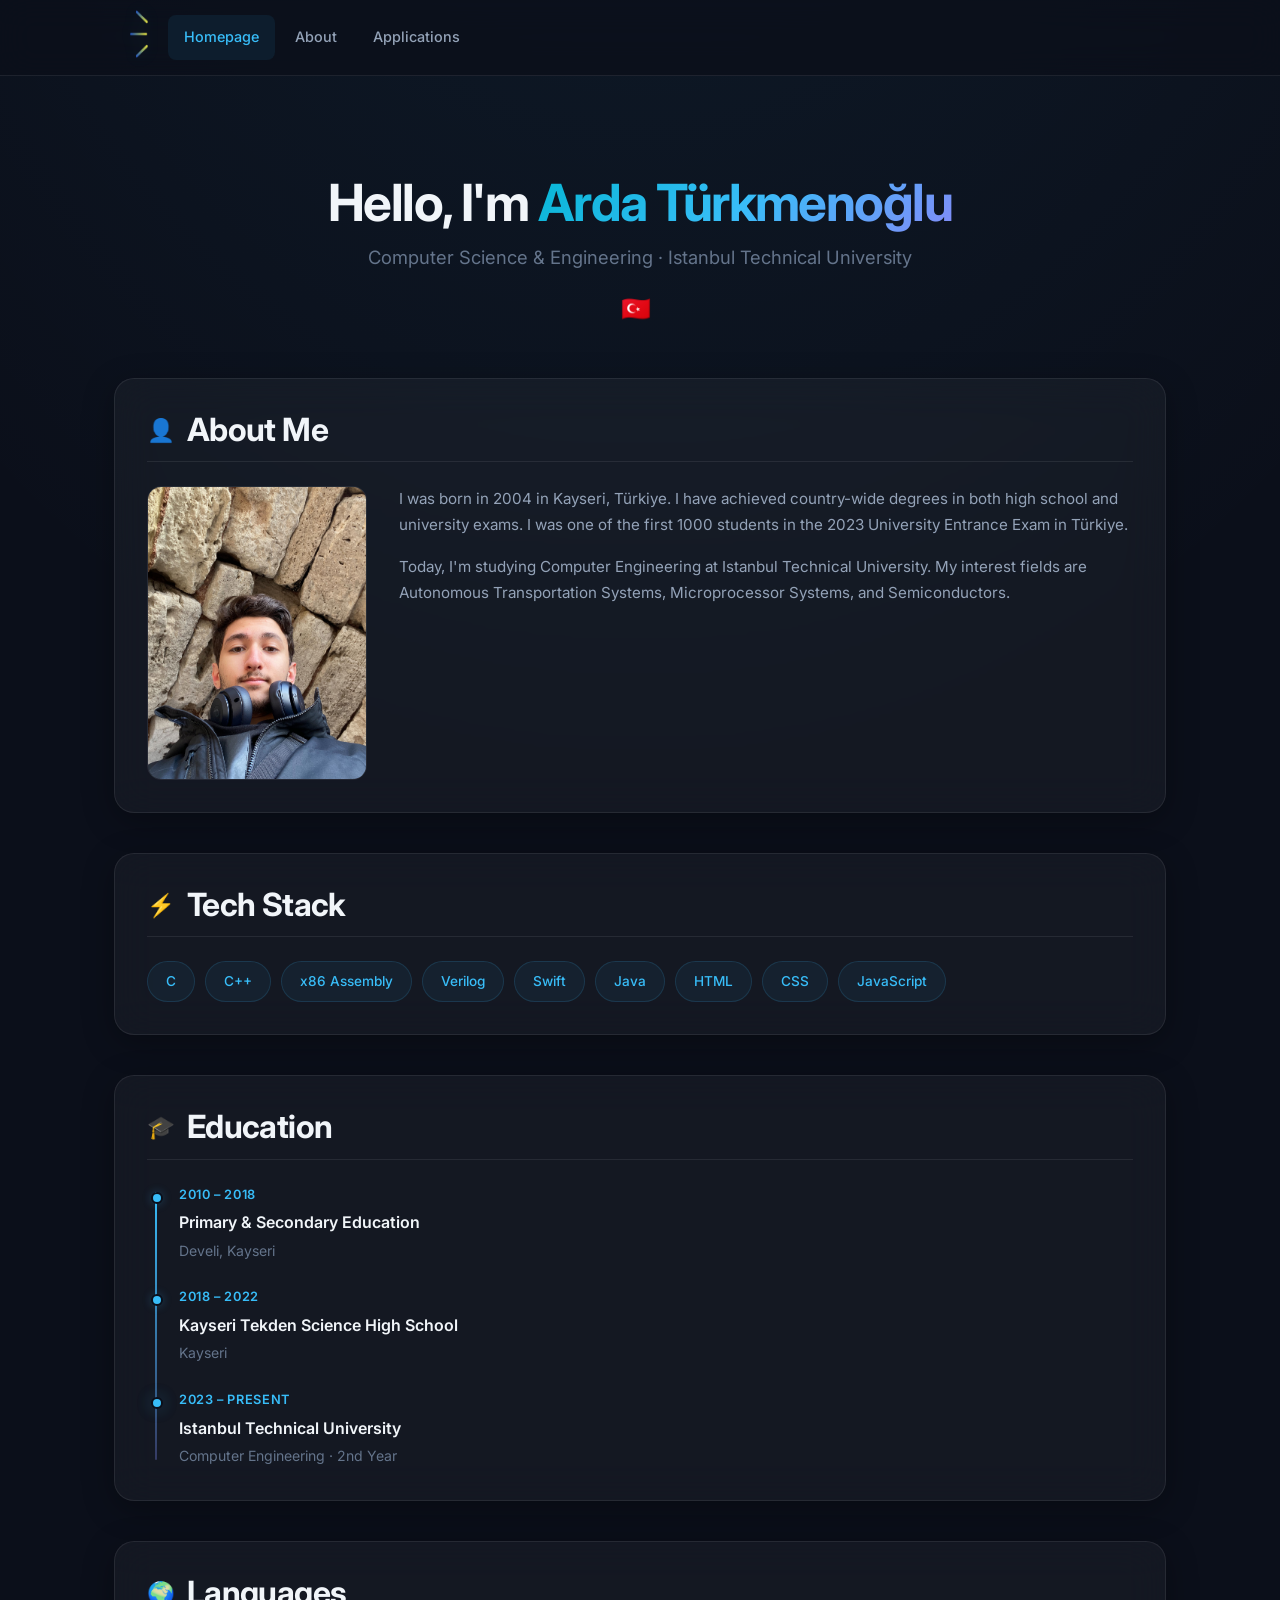
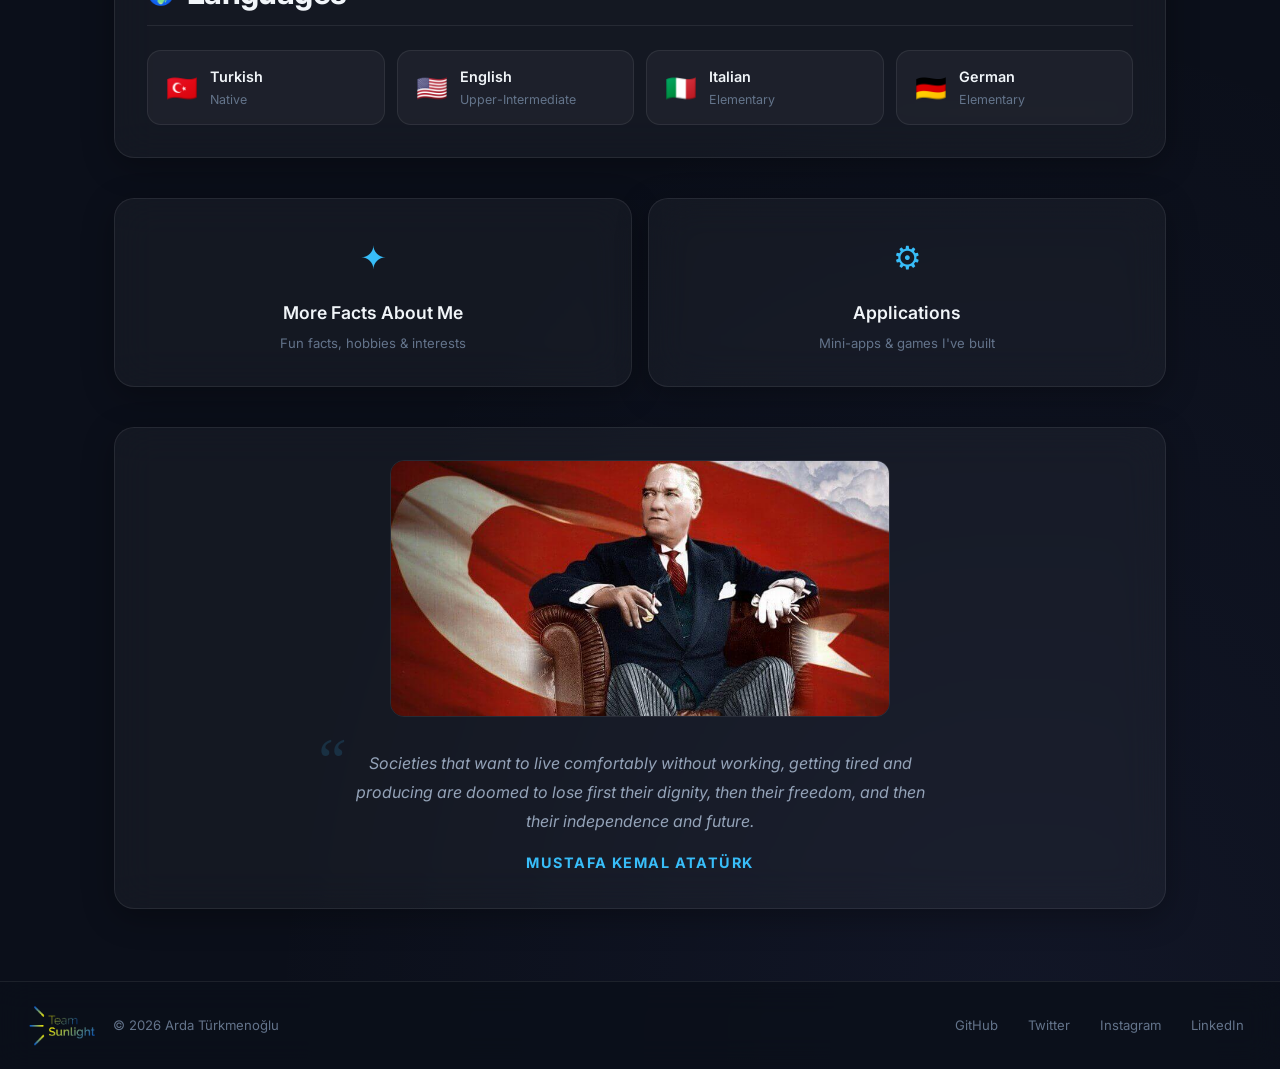
==== index.html @ a4f74577 "initial commit" ====
<!DOCTYPE html>
<html lang="en">

<head>
    <meta charset="UTF-8">
    <meta name="viewport" content="width=device-width, initial-scale=1.0">
    <meta name="description"
        content="Arda Türkmenoğlu — Computer Science & Engineering student at Istanbul Technical University. Portfolio and personal website.">
    <meta property="og:title" content="Arda Türkmenoğlu — Portfolio">
    <meta property="og:description"
        content="CS Student at Istanbul Technical University. Developer, engineer, and lifelong learner.">
    <meta property="og:type" content="website">
    <meta property="og:url" content="https://ardatrkmnoglu.com">
    <title>Arda Türkmenoğlu — Portfolio</title>
    <link rel="stylesheet" href="style.css">
</head>

<body>
    <nav class="navbar">
        <ul>
            <li>
                <p><img class="logo" src="images/logo2tr.png" alt="Logo"></p>
            </li>
            <li><a href="index.html" class="active">Homepage</a></li>
            <li><a href="funfacts.html">About</a></li>
            <li><a href="apps.html">Applications</a></li>
        </ul>
    </nav>

    <div class="main-container">
        <section class="intro fade-in" id="intro">

            <h1>Hello, I'm <span class="accent-text">Arda Türkmenoğlu</span></h1>
            <p class="subtitle">Computer Science & Engineering · Istanbul Technical University</p>
            <p class="flag-row">🇹🇷</p>
        </section>

        <section class="about-section fade-in" id="about">
            <div class="glass-card">
                <div class="section-title">
                    <span class="icon">👤</span>
                    <h2>About Me</h2>
                </div>
                <div class="about-content">
                    <img class="about-photo" src="images/arda.jpeg" onmouseover="this.src='images/IMG_2612.JPG'"
                        onmouseout="this.src='images/arda.jpeg'" alt="Arda Türkmenoğlu">
                    <div class="about-text">
                        <p>
                            I was born in 2004 in Kayseri, Türkiye. I have achieved country-wide degrees in both
                            high school and university exams. I was one of the first 1000 students in the 2023
                            University Entrance Exam in Türkiye.
                        </p>
                        <p>
                            Today, I'm studying Computer Engineering at Istanbul Technical University.
                            My interest fields are Autonomous Transportation Systems, Microprocessor Systems,
                            and Semiconductors.
                        </p>
                    </div>
                </div>
            </div>
        </section>

        <section class="skills-section fade-in" id="skills">
            <div class="glass-card">
                <div class="section-title">
                    <span class="icon">⚡</span>
                    <h2>Tech Stack</h2>
                </div>
                <div class="skills-grid">
                    <span class="skill-pill">C</span>
                    <span class="skill-pill">C++</span>
                    <span class="skill-pill">x86 Assembly</span>
                    <span class="skill-pill">Verilog</span>
                    <span class="skill-pill">Swift</span>
                    <span class="skill-pill">Java</span>
                    <span class="skill-pill">HTML</span>
                    <span class="skill-pill">CSS</span>
                    <span class="skill-pill">JavaScript</span>
                </div>
            </div>
        </section>

        <section class="timeline-section fade-in" id="education">
            <div class="glass-card">
                <div class="section-title">
                    <span class="icon">🎓</span>
                    <h2>Education</h2>
                </div>
                <div class="timeline">
                    <div class="timeline-item">
                        <div class="timeline-date">2010 – 2018</div>
                        <div class="timeline-title">Primary & Secondary Education</div>
                        <div class="timeline-desc">Develi, Kayseri</div>
                    </div>
                    <div class="timeline-item">
                        <div class="timeline-date">2018 – 2022</div>
                        <div class="timeline-title">Kayseri Tekden Science High School</div>
                        <div class="timeline-desc">Kayseri</div>
                    </div>
                    <div class="timeline-item current">
                        <div class="timeline-date">2023 – Present</div>
                        <div class="timeline-title">Istanbul Technical University</div>
                        <div class="timeline-desc">Computer Engineering · 2nd Year</div>
                    </div>
                </div>
            </div>
        </section>

        <section class="languages-section fade-in" id="languages">
            <div class="glass-card">
                <div class="section-title">
                    <span class="icon">🌍</span>
                    <h2>Languages</h2>
                </div>
                <div class="languages-grid">
                    <div class="lang-card">
                        <span class="flag">🇹🇷</span>
                        <div class="lang-info">
                            <span class="lang-name">Turkish</span>
                            <span class="lang-level">Native</span>
                        </div>
                    </div>
                    <div class="lang-card">
                        <span class="flag">🇺🇸</span>
                        <div class="lang-info">
                            <span class="lang-name">English</span>
                            <span class="lang-level">Upper-Intermediate</span>
                        </div>
                    </div>
                    <div class="lang-card">
                        <span class="flag">🇮🇹</span>
                        <div class="lang-info">
                            <span class="lang-name">Italian</span>
                            <span class="lang-level">Elementary</span>
                        </div>
                    </div>
                    <div class="lang-card">
                        <span class="flag">🇩🇪</span>
                        <div class="lang-info">
                            <span class="lang-name">German</span>
                            <span class="lang-level">Elementary</span>
                        </div>
                    </div>
                </div>
            </div>
        </section>

        <section class="quick-links fade-in" id="quick-links">
            <a href="funfacts.html" class="glass-card quick-link-card">
                <span class="link-icon">✦</span>
                <span class="link-title">More Facts About Me</span>
                <span class="link-desc">Fun facts, hobbies & interests</span>
            </a>
            <a href="apps.html" class="glass-card quick-link-card">
                <span class="link-icon">⚙</span>
                <span class="link-title">Applications</span>
                <span class="link-desc">Mini-apps & games I've built</span>
            </a>
        </section>

        <section class="quote-section fade-in" id="quote">
            <div class="glass-card quote-card">
                <img class="quote-image" src="images/Ataturk.jpeg" alt="Mustafa Kemal Atatürk">
                <blockquote>
                    Societies that want to live comfortably without working, getting tired and producing
                    are doomed to lose first their dignity, then their freedom, and then their independence and future.
                </blockquote>
                <p class="quote-author">Mustafa Kemal Atatürk</p>
            </div>
        </section>
    </div>

    <footer>
        <img src="images/logotrn2.png" alt="Team Sunlight Logo">
        <p>© 2026 Arda Türkmenoğlu</p>
        <p class="footer-links">
            <a href="https://github.com/ArdaTrkmnoglu">GitHub</a>
            <a href="https://x.com/ArdaTrkmnoglu">Twitter</a>
            <a href="https://instagram.com/ardatrkmnoglu">Instagram</a>
            <a href="https://linkedin.com/in/arda-t%C3%BCrkmeno%C4%9Flu-879216295">LinkedIn</a>
        </p>
    </footer>

    <script>
        const observer = new IntersectionObserver((entries) => {
            entries.forEach((entry) => {
                if (entry.isIntersecting) {
                    entry.target.classList.add('visible');
                }
            });
        }, {
            threshold: 0.1,
            rootMargin: '0px 0px -40px 0px'
        });

        document.querySelectorAll('.fade-in').forEach((el) => {
            observer.observe(el);
        });
    </script>
</body>

</html>
---- style.css ----
@import url('https://fonts.googleapis.com/css2?family=Inter:wght@300;400;500;600;700;800;900&display=swap');

:root {
    --bg-primary: #0b0f1a;
    --bg-secondary: #111827;
    --bg-card: rgba(255, 255, 255, 0.04);
    --bg-card-hover: rgba(255, 255, 255, 0.07);
    --glass-border: rgba(255, 255, 255, 0.08);
    --glass-blur: 20px;

    --accent: #38bdf8;
    --accent-secondary: #06b6d4;
    --accent-glow: rgba(56, 189, 248, 0.25);
    --accent-gradient: linear-gradient(135deg, #06b6d4, #38bdf8, #818cf8);

    --text-primary: #f1f5f9;
    --text-secondary: #94a3b8;
    --text-muted: #64748b;

    --radius-sm: 8px;
    --radius-md: 14px;
    --radius-lg: 20px;
    --radius-xl: 28px;
    --radius-full: 9999px;

    --shadow-glow: 0 0 40px rgba(56, 189, 248, 0.08);
    --shadow-card: 0 8px 32px rgba(0, 0, 0, 0.3);
    --shadow-card-hover: 0 16px 48px rgba(0, 0, 0, 0.4);

    --transition-fast: 0.2s ease;
    --transition-normal: 0.35s ease;
    --transition-slow: 0.5s ease;

    --font-family: 'Inter', -apple-system, BlinkMacSystemFont, 'Segoe UI', sans-serif;
    --max-width: 1100px;
}

*,
*::before,
*::after {
    margin: 0;
    padding: 0;
    box-sizing: border-box;
}

html {
    scroll-behavior: smooth;
    -webkit-font-smoothing: antialiased;
    -moz-osx-font-smoothing: grayscale;
}

body {
    font-family: var(--font-family);
    background: var(--bg-primary);
    background-image:
        radial-gradient(ellipse 80% 50% at 50% -20%, rgba(56, 189, 248, 0.08), transparent),
        radial-gradient(ellipse 60% 40% at 80% 100%, rgba(129, 140, 248, 0.06), transparent);
    color: var(--text-primary);
    line-height: 1.7;
    min-height: 100vh;
    overflow-x: hidden;
}

img {
    max-width: 100%;
    height: auto;
}

a {
    color: var(--accent);
    text-decoration: none;
    transition: color var(--transition-fast);
}

a:hover {
    color: var(--accent-secondary);
}

::selection {
    background: rgba(56, 189, 248, 0.3);
    color: #fff;
}

::-webkit-scrollbar {
    width: 8px;
}

::-webkit-scrollbar-track {
    background: var(--bg-primary);
}

::-webkit-scrollbar-thumb {
    background: rgba(255, 255, 255, 0.12);
    border-radius: var(--radius-full);
}

::-webkit-scrollbar-thumb:hover {
    background: rgba(255, 255, 255, 0.2);
}

h1,
h2,
h3,
h4 {
    font-weight: 700;
    line-height: 1.2;
    color: var(--text-primary);
}

h1 {
    font-size: clamp(2rem, 5vw, 3.2rem);
    letter-spacing: -0.03em;
}

h2 {
    font-size: clamp(1.4rem, 3vw, 2rem);
    letter-spacing: -0.02em;
}

h3 {
    font-size: 1.15rem;
}

p {
    color: var(--text-secondary);
    font-size: 1rem;
}

.main-container {
    max-width: var(--max-width);
    margin: 0 auto;
    padding: 2rem 1.5rem;
    min-height: calc(100vh - 200px);
}

.glass-card {
    background: var(--bg-card);
    border: 1px solid var(--glass-border);
    border-radius: var(--radius-lg);
    backdrop-filter: blur(var(--glass-blur));
    -webkit-backdrop-filter: blur(var(--glass-blur));
    box-shadow: var(--shadow-card);
    padding: 2rem;
    transition: transform var(--transition-normal), box-shadow var(--transition-normal), background var(--transition-normal);
}

.glass-card:hover {
    transform: translateY(-4px);
    box-shadow: var(--shadow-card-hover);
    background: var(--bg-card-hover);
}

.navbar {
    position: sticky;
    top: 0;
    z-index: 100;
    background: rgba(11, 15, 26, 0.75);
    border-bottom: 1px solid var(--glass-border);
    backdrop-filter: blur(16px);
    -webkit-backdrop-filter: blur(16px);
    margin-bottom: 0;
    max-height: none;
}

.navbar ul {
    display: flex;
    flex-direction: row;
    align-items: center;
    justify-content: flex-start;
    gap: 4px;
    list-style-type: none;
    margin: 0;
    padding: 0 1.5rem;
    max-width: var(--max-width);
    margin: 0 auto;
}

.navbar li {
    float: none;
}

.navbar .logo {
    max-height: 48px;
    filter: drop-shadow(0 0 8px rgba(56, 189, 248, 0.15));
    transition: filter var(--transition-normal);
}

.navbar .logo:hover {
    filter: drop-shadow(0 0 16px rgba(56, 189, 248, 0.35));
}

.navbar a,
.navbar p {
    color: var(--text-secondary);
    text-decoration: none;
    font-family: var(--font-family);
    font-weight: 500;
    font-size: 0.9rem;
    display: block;
    border-radius: var(--radius-sm);
    text-align: center;
    padding: 10px 16px;
    width: auto;
    transition: color var(--transition-fast), background var(--transition-fast);
}

.navbar a:hover {
    color: var(--text-primary);
    background: rgba(255, 255, 255, 0.06);
}

.navbar a.active {
    color: var(--accent);
    background: rgba(56, 189, 248, 0.08);
}

.intro {
    text-align: center;
    padding: 4rem 0 3rem;
    position: relative;
}

.intro-photo-wrapper {
    position: relative;
    display: inline-block;
    margin-bottom: 1.5rem;
}

.intro-photo {
    width: 160px;
    height: 160px;
    border-radius: 50%;
    object-fit: cover;
    border: 3px solid rgba(56, 189, 248, 0.3);
    box-shadow: 0 0 30px rgba(56, 189, 248, 0.15), 0 0 60px rgba(56, 189, 248, 0.05);
    transition: transform var(--transition-normal), box-shadow var(--transition-normal);
    animation: float 6s ease-in-out infinite;
}

.intro-photo:hover {
    transform: scale(1.05);
    box-shadow: 0 0 40px rgba(56, 189, 248, 0.25), 0 0 80px rgba(56, 189, 248, 0.1);
}

.intro h1 {
    margin-bottom: 0.5rem;
}

.intro h1 .accent-text {
    background: var(--accent-gradient);
    -webkit-background-clip: text;
    -webkit-text-fill-color: transparent;
    background-clip: text;
}

.intro .subtitle {
    font-size: 1.15rem;
    color: var(--text-muted);
    font-weight: 400;
    margin-bottom: 1rem;
}

.intro .flag-row {
    font-size: 1.5rem;
    letter-spacing: 0.3em;
}

.section-title {
    display: flex;
    align-items: center;
    gap: 12px;
    margin-bottom: 1.5rem;
    padding-bottom: 0.75rem;
    border-bottom: 1px solid var(--glass-border);
}

.section-title .icon {
    font-size: 1.4rem;
}

.section-title h2 {
    margin: 0;
}

.about-section {
    margin-bottom: 2.5rem;
}

.about-content {
    display: grid;
    grid-template-columns: 220px 1fr;
    gap: 2rem;
    align-items: start;
}

.about-photo {
    width: 100%;
    border-radius: var(--radius-md);
    object-fit: cover;
    aspect-ratio: 3/4;
    border: 1px solid var(--glass-border);
    transition: transform var(--transition-normal);
}

.about-photo:hover {
    transform: scale(1.02);
}

.about-text p {
    margin-bottom: 1rem;
    font-size: 0.95rem;
}

.skills-section {
    margin-bottom: 2.5rem;
}

.skills-grid {
    display: flex;
    flex-wrap: wrap;
    gap: 10px;
}

.skill-pill {
    display: inline-flex;
    align-items: center;
    gap: 6px;
    padding: 8px 18px;
    background: rgba(56, 189, 248, 0.06);
    border: 1px solid rgba(56, 189, 248, 0.15);
    border-radius: var(--radius-full);
    font-size: 0.85rem;
    font-weight: 500;
    color: var(--accent);
    transition: all var(--transition-fast);
    cursor: default;
}

.skill-pill:hover {
    background: rgba(56, 189, 248, 0.12);
    border-color: rgba(56, 189, 248, 0.3);
    transform: translateY(-2px);
    box-shadow: 0 4px 16px rgba(56, 189, 248, 0.1);
}

.timeline-section {
    margin-bottom: 2.5rem;
}

.timeline {
    position: relative;
    padding-left: 32px;
}

.timeline::before {
    content: '';
    position: absolute;
    left: 8px;
    top: 8px;
    bottom: 8px;
    width: 2px;
    background: linear-gradient(to bottom, var(--accent), rgba(129, 140, 248, 0.3));
    border-radius: 2px;
}

.timeline-item {
    position: relative;
    margin-bottom: 1.5rem;
    padding-bottom: 0;
}

.timeline-item:last-child {
    margin-bottom: 0;
}

.timeline-item::before {
    content: '';
    position: absolute;
    left: -28px;
    top: 8px;
    width: 12px;
    height: 12px;
    border-radius: 50%;
    background: var(--accent);
    box-shadow: 0 0 10px var(--accent-glow);
    border: 2px solid var(--bg-primary);
}

.timeline-item.current::before {
    background: var(--accent);
    box-shadow: 0 0 16px var(--accent-glow), 0 0 30px rgba(56, 189, 248, 0.1);
    animation: pulse-dot 2s ease-in-out infinite;
}

.timeline-date {
    font-size: 0.8rem;
    font-weight: 600;
    color: var(--accent);
    text-transform: uppercase;
    letter-spacing: 0.05em;
    margin-bottom: 4px;
}

.timeline-title {
    font-size: 1rem;
    font-weight: 600;
    color: var(--text-primary);
    margin-bottom: 2px;
}

.timeline-desc {
    font-size: 0.88rem;
    color: var(--text-muted);
}

.languages-section {
    margin-bottom: 2.5rem;
}

.languages-grid {
    display: grid;
    grid-template-columns: repeat(auto-fit, minmax(200px, 1fr));
    gap: 12px;
}

.lang-card {
    display: flex;
    align-items: center;
    gap: 12px;
    padding: 14px 18px;
    background: var(--bg-card);
    border: 1px solid var(--glass-border);
    border-radius: var(--radius-md);
    transition: all var(--transition-fast);
}

.lang-card:hover {
    background: var(--bg-card-hover);
    transform: translateY(-2px);
}

.lang-card .flag {
    font-size: 1.6rem;
}

.lang-card .lang-info {
    display: flex;
    flex-direction: column;
}

.lang-card .lang-name {
    font-size: 0.9rem;
    font-weight: 600;
    color: var(--text-primary);
}

.lang-card .lang-level {
    font-size: 0.78rem;
    color: var(--text-muted);
}

.quick-links {
    display: grid;
    grid-template-columns: repeat(2, 1fr);
    gap: 1rem;
    margin-bottom: 2.5rem;
}

.quick-link-card {
    display: flex;
    flex-direction: column;
    align-items: center;
    justify-content: center;
    padding: 2rem;
    text-decoration: none;
    text-align: center;
    position: relative;
    overflow: hidden;
}

.quick-link-card::before {
    content: '';
    position: absolute;
    inset: 0;
    background: var(--accent-gradient);
    opacity: 0;
    transition: opacity var(--transition-normal);
    border-radius: inherit;
}

.quick-link-card:hover::before {
    opacity: 0.06;
}

.quick-link-card .link-icon {
    font-size: 2rem;
    margin-bottom: 0.75rem;
    transition: transform var(--transition-normal);
}

.quick-link-card:hover .link-icon {
    transform: scale(1.15);
}

.quick-link-card .link-title {
    font-size: 1.1rem;
    font-weight: 600;
    color: var(--text-primary);
    margin-bottom: 0.25rem;
}

.quick-link-card .link-desc {
    font-size: 0.82rem;
    color: var(--text-muted);
}

.quote-section {
    margin-bottom: 2.5rem;
    text-align: center;
}

.quote-card {
    position: relative;
    overflow: hidden;
}

.quote-card .quote-image {
    width: 100%;
    max-width: 500px;
    border-radius: var(--radius-md);
    margin-bottom: 1.5rem;
    border: 1px solid var(--glass-border);
}

.quote-card blockquote {
    font-style: italic;
    font-size: 1rem;
    color: var(--text-secondary);
    line-height: 1.8;
    max-width: 640px;
    margin: 0 auto 1rem;
    position: relative;
    padding: 0 1.5rem;
}

.quote-card blockquote::before {
    content: '\201C';
    position: absolute;
    left: -8px;
    top: -20px;
    font-size: 4rem;
    color: rgba(56, 189, 248, 0.15);
    font-family: Georgia, serif;
    line-height: 1;
}

.quote-card .quote-author {
    font-size: 0.9rem;
    font-weight: 700;
    color: var(--accent);
    letter-spacing: 0.1em;
    text-transform: uppercase;
}

footer {
    display: flex;
    flex-direction: row;
    align-items: center;
    font-family: var(--font-family);
    background: rgba(11, 15, 26, 0.8);
    border-top: 1px solid var(--glass-border);
    backdrop-filter: blur(16px);
    -webkit-backdrop-filter: blur(16px);
    min-height: 80px;
    padding: 1rem 1.5rem;
}

footer img {
    max-height: 55px;
    margin-right: 16px;
}

footer p {
    font-size: 0.82rem;
    color: var(--text-muted);
}

.footer-links {
    margin: 0;
    margin-left: auto;
    display: flex;
    gap: 6px;
}

.footer-links a {
    color: var(--text-muted);
    font-size: 0.82rem;
    padding: 6px 12px;
    border-radius: var(--radius-sm);
    transition: color var(--transition-fast), background var(--transition-fast);
}

.footer-links a:hover {
    color: var(--accent);
    background: rgba(56, 189, 248, 0.06);
}

.apps-grid {
    display: grid;
    grid-template-columns: repeat(auto-fill, minmax(280px, 1fr));
    gap: 1rem;
    margin-top: 1.5rem;
}

.app-card {
    display: flex;
    align-items: center;
    gap: 14px;
    padding: 1.25rem 1.5rem;
    cursor: pointer;
    position: relative;
    overflow: hidden;
}

.app-card::after {
    content: '➜';
    position: absolute;
    right: 1.5rem;
    font-size: 1.1rem;
    color: var(--text-muted);
    transition: transform var(--transition-fast), color var(--transition-fast);
}

.app-card:hover::after {
    transform: translateX(4px);
    color: var(--accent);
}

.app-card .app-icon {
    font-size: 1.6rem;
    flex-shrink: 0;
}

.app-card .app-name {
    font-size: 1rem;
    font-weight: 600;
    color: var(--text-primary);
}

.facts-card {
    max-width: 700px;
    margin: 0 auto;
}

.facts-card p {
    font-size: 0.95rem;
    line-height: 1.8;
}

.facts-card .ayda-link {
    color: #f472b6;
    font-weight: 600;
    transition: color var(--transition-fast);
}

.facts-card .ayda-link:hover {
    color: #fb7185;
}

@keyframes fadeInUp {
    from {
        opacity: 0;
        transform: translateY(24px);
    }

    to {
        opacity: 1;
        transform: translateY(0);
    }
}

@keyframes float {

    0%,
    100% {
        transform: translateY(0);
    }

    50% {
        transform: translateY(-8px);
    }
}

@keyframes pulse-dot {

    0%,
    100% {
        box-shadow: 0 0 10px var(--accent-glow);
    }

    50% {
        box-shadow: 0 0 20px var(--accent-glow), 0 0 40px rgba(56, 189, 248, 0.08);
    }
}

@keyframes shimmer {
    0% {
        background-position: -200% center;
    }

    100% {
        background-position: 200% center;
    }
}

.fade-in {
    opacity: 0;
    transform: translateY(24px);
    transition: opacity 0.6s ease, transform 0.6s ease;
}

.fade-in.visible {
    opacity: 1;
    transform: translateY(0);
}

.fade-in-delay-1 {
    transition-delay: 0.1s;
}

.fade-in-delay-2 {
    transition-delay: 0.2s;
}

.fade-in-delay-3 {
    transition-delay: 0.3s;
}

.fade-in-delay-4 {
    transition-delay: 0.4s;
}

.page-header {
    text-align: center;
    padding: 2.5rem 0 1.5rem;
}

.page-header h1 {
    display: inline-block;
    background: var(--accent-gradient);
    -webkit-background-clip: text;
    -webkit-text-fill-color: transparent;
    background-clip: text;
}

@media (max-width: 768px) {
    .navbar ul {
        padding: 0 1rem;
        gap: 2px;
    }

    .navbar a,
    .navbar p {
        padding: 8px 10px;
        font-size: 0.82rem;
    }

    .navbar .logo {
        max-height: 36px;
    }

    .main-container {
        padding: 1.5rem 1rem;
    }

    .intro {
        padding: 2.5rem 0 2rem;
    }

    .intro-photo {
        width: 120px;
        height: 120px;
    }

    .about-content {
        grid-template-columns: 1fr;
        text-align: center;
    }

    .about-photo {
        width: 200px;
        margin: 0 auto;
        aspect-ratio: 1;
        border-radius: 50%;
    }

    .quick-links {
        grid-template-columns: 1fr;
    }

    .languages-grid {
        grid-template-columns: 1fr;
    }

    footer {
        flex-direction: column;
        text-align: center;
        gap: 8px;
        padding: 1.5rem 1rem;
    }

    footer img {
        margin-right: 0;
    }

    .footer-links {
        margin-left: 0;
        flex-wrap: wrap;
        justify-content: center;
    }
}

@media (max-width: 480px) {
    .intro-photo {
        width: 100px;
        height: 100px;
    }

    .glass-card {
        padding: 1.25rem;
    }

    .apps-grid {
        grid-template-columns: 1fr;
    }

    .skills-grid {
        gap: 8px;
    }

    .skill-pill {
        padding: 6px 14px;
        font-size: 0.8rem;
    }
}
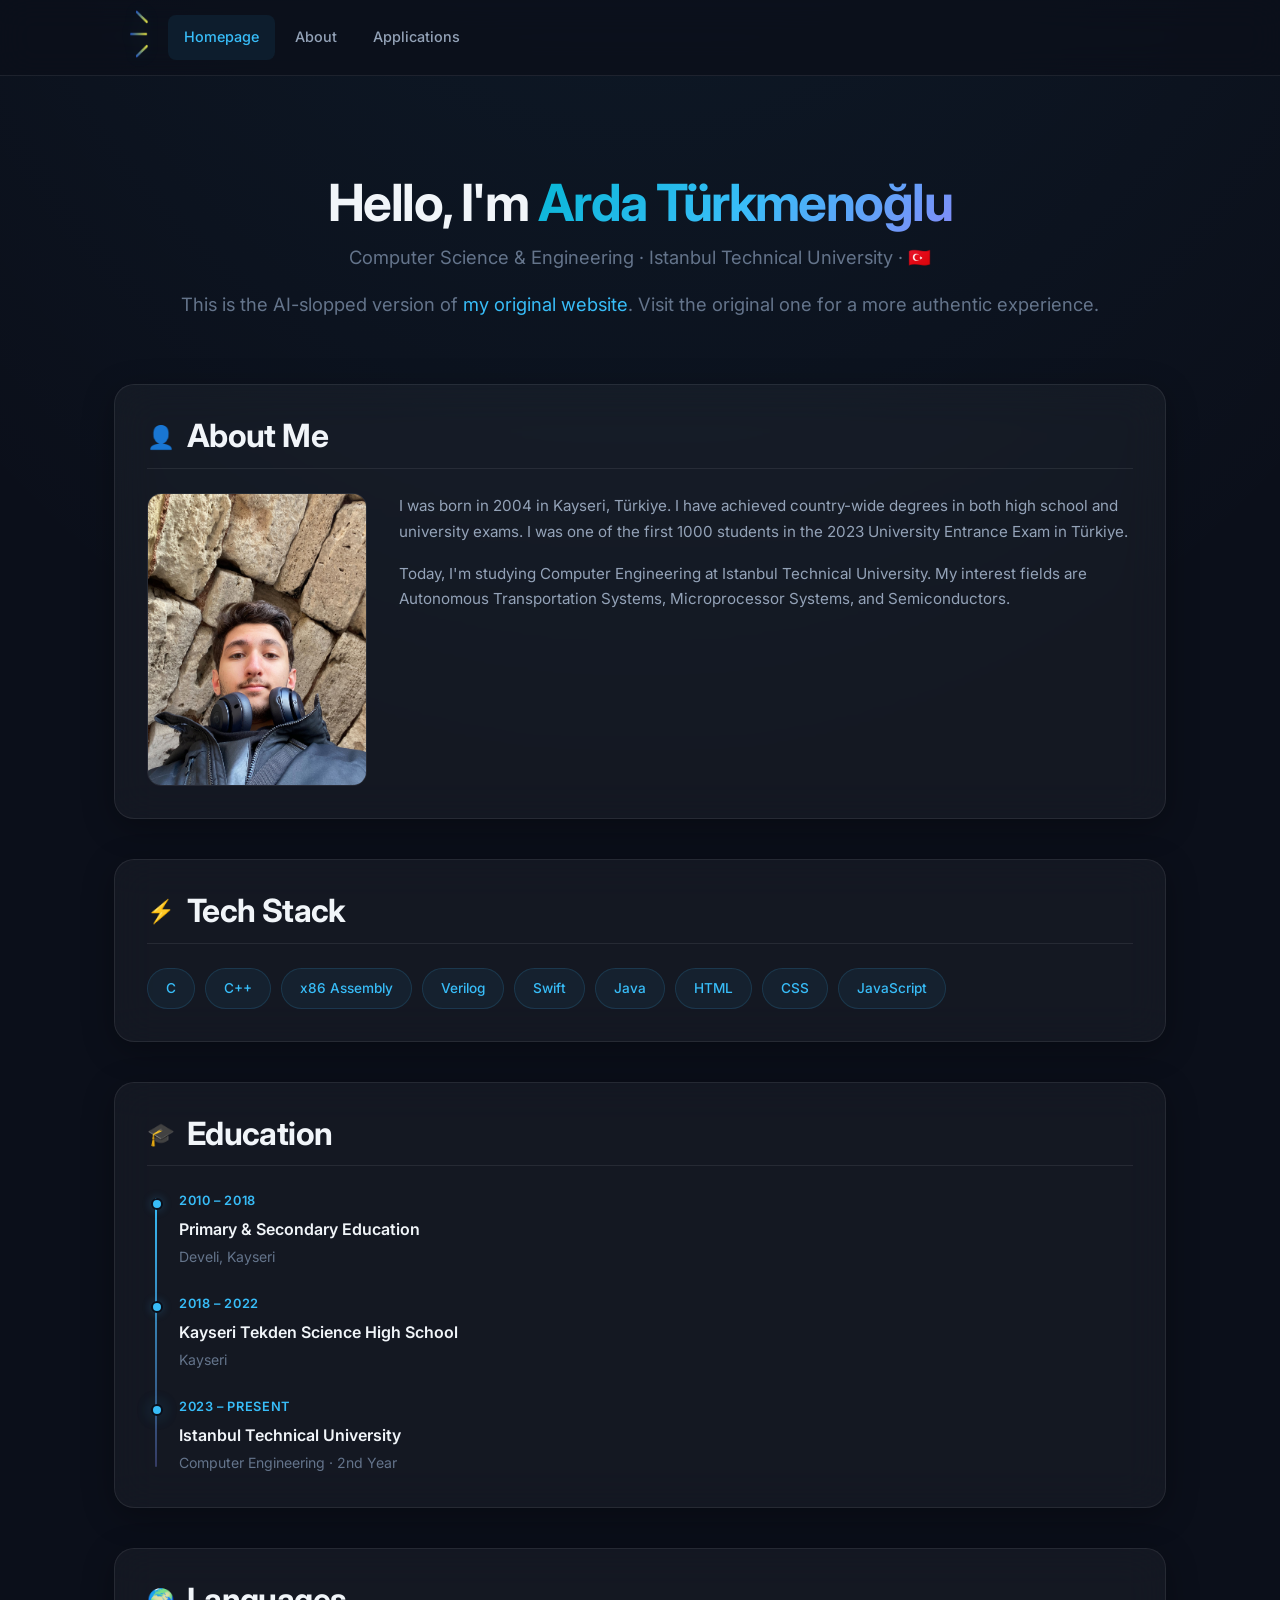
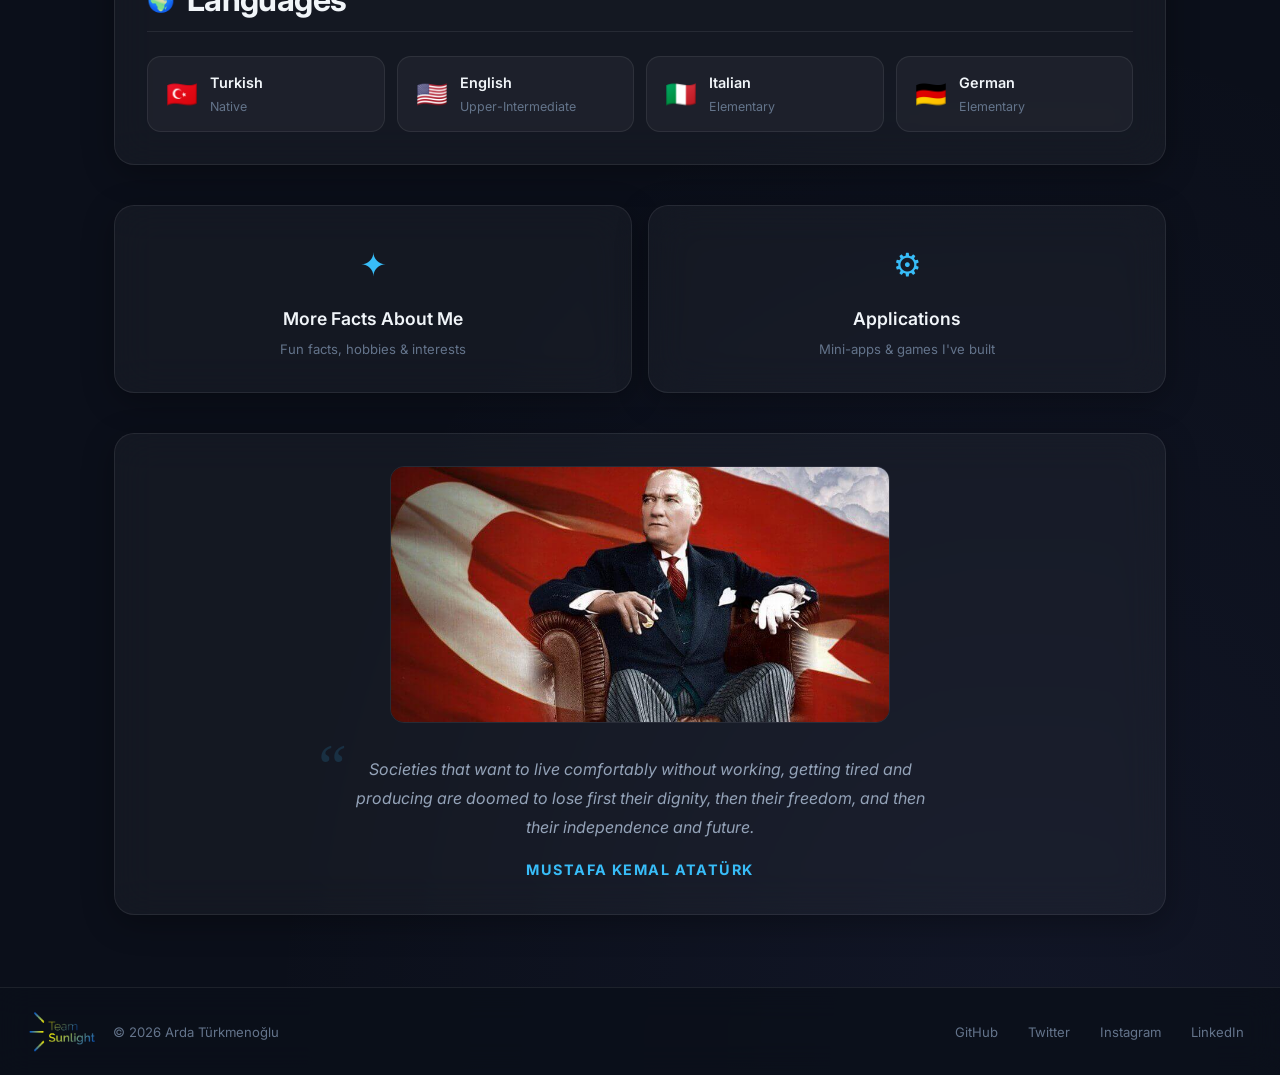
==== commit ade0942f: "added: ai slop message" ====
--- a/index.html
+++ b/index.html
@@ -31,8 +31,9 @@
         <section class="intro fade-in" id="intro">
 
             <h1>Hello, I'm <span class="accent-text">Arda Türkmenoğlu</span></h1>
-            <p class="subtitle">Computer Science & Engineering · Istanbul Technical University</p>
-            <p class="flag-row">🇹🇷</p>
+            <p class="subtitle">Computer Science & Engineering · Istanbul Technical University · 🇹🇷</p>
+            <p class="subtitle">This is the AI-slopped version of <a href="ardatrkmnoglu.com">my original website</a>.
+                Visit the original one for a more authentic experience.</p>
         </section>
 
         <section class="about-section fade-in" id="about">
@@ -199,4 +200,4 @@
     </script>
 </body>
 
-</html>+</html>
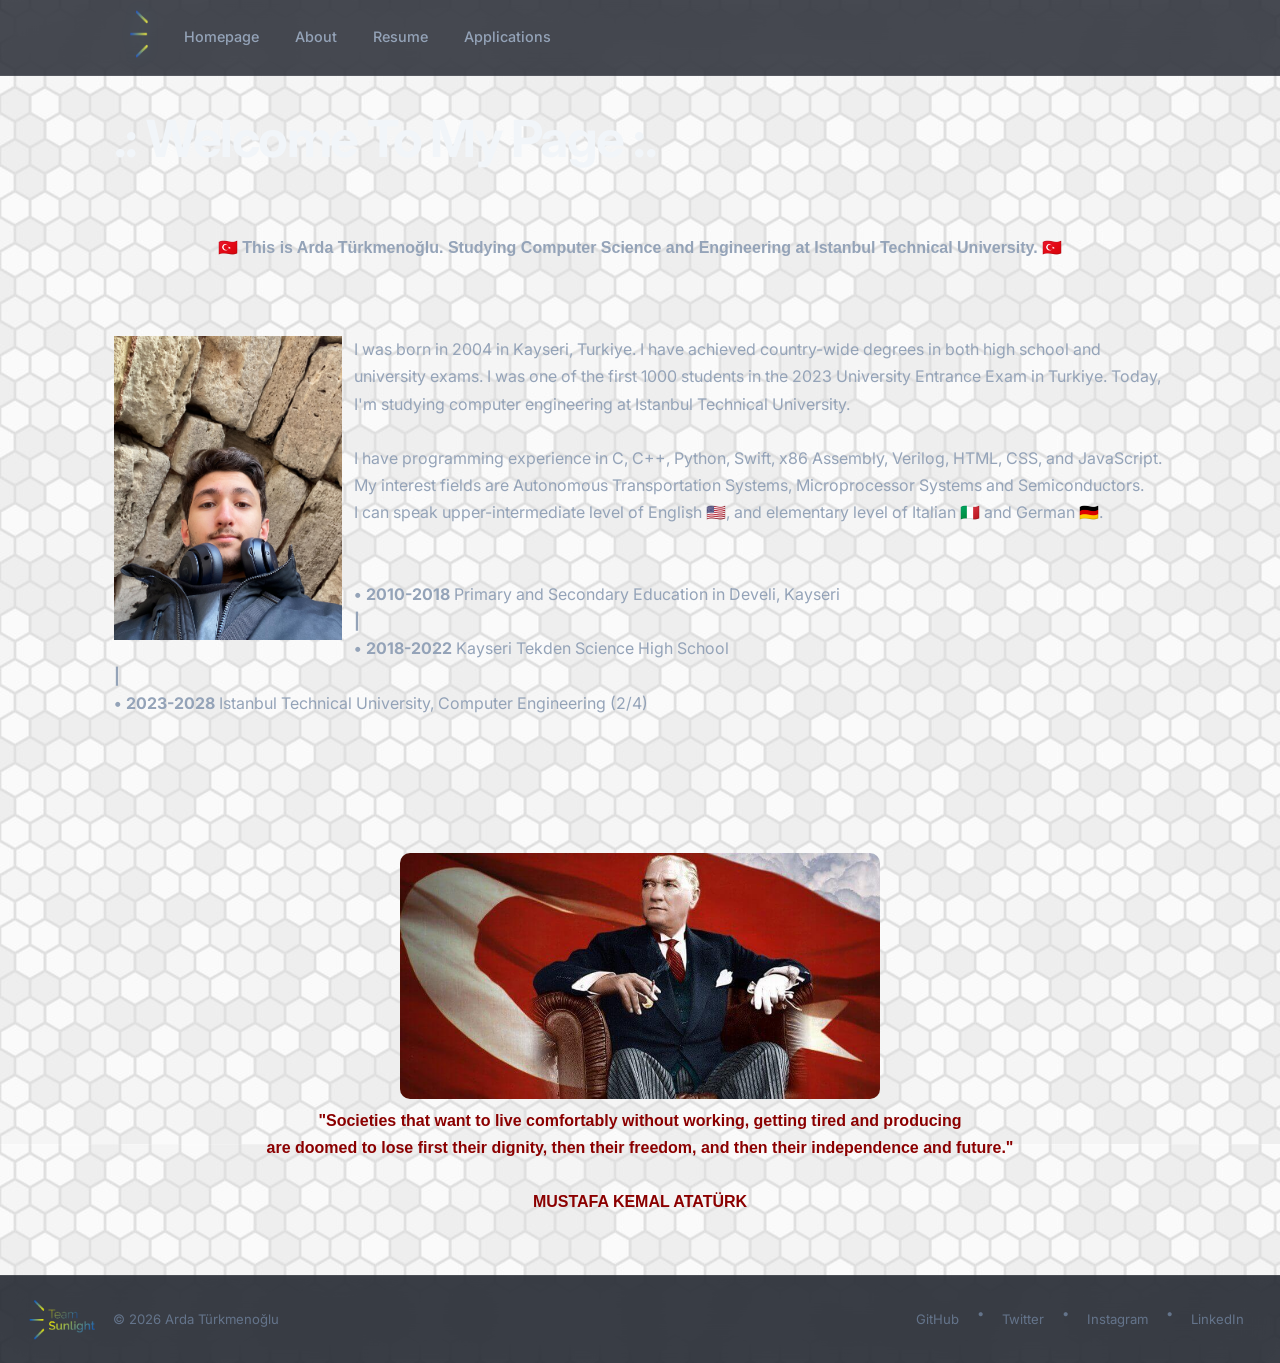
==== commit e4a925a7: "chore: synchronize with the content of `ardatrkmnoglu.com`" ====
--- a/index.html
+++ b/index.html
@@ -1,203 +1,163 @@
 <!DOCTYPE html>
-<html lang="en">
+<html>
 
 <head>
-    <meta charset="UTF-8">
-    <meta name="viewport" content="width=device-width, initial-scale=1.0">
-    <meta name="description"
-        content="Arda Türkmenoğlu — Computer Science & Engineering student at Istanbul Technical University. Portfolio and personal website.">
-    <meta property="og:title" content="Arda Türkmenoğlu — Portfolio">
-    <meta property="og:description"
-        content="CS Student at Istanbul Technical University. Developer, engineer, and lifelong learner.">
-    <meta property="og:type" content="website">
-    <meta property="og:url" content="https://ardatrkmnoglu.com">
-    <title>Arda Türkmenoğlu — Portfolio</title>
-    <link rel="stylesheet" href="style.css">
+  <meta charset="UTF-8">
+  <title>Homepage - Arda Türkmenoğlu</title>
+  <link rel="stylesheet" href="style.css">
+  <style>
+    body {
+      background-image: url("images/pattern0.jpg");
+      background-repeat: repeat;
+    }
+
+    .game {
+      font-family: 'Segoe UI', Tahoma, Geneva, Verdana, sans-serif;
+      font-size: 1.5em;
+      font-weight: bold;
+      text-align: center;
+      color: rgb(60, 150, 150);
+      text-decoration: none;
+    }
+
+    .intro {
+      font-family: Verdana, Geneva, Tahoma, sans-serif;
+      text-align: center;
+      font-weight: bold;
+    }
+
+    .center-text {
+      text-align: center;
+    }
+
+    .center-icon img {
+      display: inline-block;
+      margin: 0 auto;
+    }
+
+    .center-icon {
+      text-align: center;
+    }
+
+    .ata {
+      font-family: 'Trebuchet MS', 'Lucida Sans Unicode', 'Lucida Grande', 'Lucida Sans', Arial, sans-serif;
+      color: darkred;
+    }
+
+    .photo img {
+      font-family: Verdana, Geneva, Tahoma, sans-serif;
+      width: 15em;
+      padding-right: 0.75em;
+    }
+
+    .photo-sub img {
+      font-family: Verdana, Geneva, Tahoma, sans-serif;
+      text-align: center;
+      width: 30em;
+      border-radius: 10px;
+    }
+
+    .photo-sub {
+      text-align: center;
+    }
+
+    .left {
+      float: left;
+    }
+  </style>
 </head>
 
 <body>
+  <div>
     <nav class="navbar">
-        <ul>
-            <li>
-                <p><img class="logo" src="images/logo2tr.png" alt="Logo"></p>
-            </li>
-            <li><a href="index.html" class="active">Homepage</a></li>
-            <li><a href="funfacts.html">About</a></li>
-            <li><a href="apps.html">Applications</a></li>
-        </ul>
+      <ul>
+        <li>
+          <p><img class="logo" src="images/logo2tr.png"></p>
+        </li>
+        <li><a href="index.html">Homepage</a></li>
+        <li><a href="funfacts.html">About</a></li>
+        <li><a href="https://ardatrkmnoglu.com/cv/resume.html">Resume</a></li>
+        <li><a href="apps.html">Applications</a></li>
+      </ul>
     </nav>
-
-    <div class="main-container">
-        <section class="intro fade-in" id="intro">
-
-            <h1>Hello, I'm <span class="accent-text">Arda Türkmenoğlu</span></h1>
-            <p class="subtitle">Computer Science & Engineering · Istanbul Technical University · 🇹🇷</p>
-            <p class="subtitle">This is the AI-slopped version of <a href="ardatrkmnoglu.com">my original website</a>.
-                Visit the original one for a more authentic experience.</p>
-        </section>
-
-        <section class="about-section fade-in" id="about">
-            <div class="glass-card">
-                <div class="section-title">
-                    <span class="icon">👤</span>
-                    <h2>About Me</h2>
-                </div>
-                <div class="about-content">
-                    <img class="about-photo" src="images/arda.jpeg" onmouseover="this.src='images/IMG_2612.JPG'"
-                        onmouseout="this.src='images/arda.jpeg'" alt="Arda Türkmenoğlu">
-                    <div class="about-text">
-                        <p>
-                            I was born in 2004 in Kayseri, Türkiye. I have achieved country-wide degrees in both
-                            high school and university exams. I was one of the first 1000 students in the 2023
-                            University Entrance Exam in Türkiye.
-                        </p>
-                        <p>
-                            Today, I'm studying Computer Engineering at Istanbul Technical University.
-                            My interest fields are Autonomous Transportation Systems, Microprocessor Systems,
-                            and Semiconductors.
-                        </p>
-                    </div>
-                </div>
-            </div>
-        </section>
-
-        <section class="skills-section fade-in" id="skills">
-            <div class="glass-card">
-                <div class="section-title">
-                    <span class="icon">⚡</span>
-                    <h2>Tech Stack</h2>
-                </div>
-                <div class="skills-grid">
-                    <span class="skill-pill">C</span>
-                    <span class="skill-pill">C++</span>
-                    <span class="skill-pill">x86 Assembly</span>
-                    <span class="skill-pill">Verilog</span>
-                    <span class="skill-pill">Swift</span>
-                    <span class="skill-pill">Java</span>
-                    <span class="skill-pill">HTML</span>
-                    <span class="skill-pill">CSS</span>
-                    <span class="skill-pill">JavaScript</span>
-                </div>
-            </div>
-        </section>
-
-        <section class="timeline-section fade-in" id="education">
-            <div class="glass-card">
-                <div class="section-title">
-                    <span class="icon">🎓</span>
-                    <h2>Education</h2>
-                </div>
-                <div class="timeline">
-                    <div class="timeline-item">
-                        <div class="timeline-date">2010 – 2018</div>
-                        <div class="timeline-title">Primary & Secondary Education</div>
-                        <div class="timeline-desc">Develi, Kayseri</div>
-                    </div>
-                    <div class="timeline-item">
-                        <div class="timeline-date">2018 – 2022</div>
-                        <div class="timeline-title">Kayseri Tekden Science High School</div>
-                        <div class="timeline-desc">Kayseri</div>
-                    </div>
-                    <div class="timeline-item current">
-                        <div class="timeline-date">2023 – Present</div>
-                        <div class="timeline-title">Istanbul Technical University</div>
-                        <div class="timeline-desc">Computer Engineering · 2nd Year</div>
-                    </div>
-                </div>
-            </div>
-        </section>
-
-        <section class="languages-section fade-in" id="languages">
-            <div class="glass-card">
-                <div class="section-title">
-                    <span class="icon">🌍</span>
-                    <h2>Languages</h2>
-                </div>
-                <div class="languages-grid">
-                    <div class="lang-card">
-                        <span class="flag">🇹🇷</span>
-                        <div class="lang-info">
-                            <span class="lang-name">Turkish</span>
-                            <span class="lang-level">Native</span>
-                        </div>
-                    </div>
-                    <div class="lang-card">
-                        <span class="flag">🇺🇸</span>
-                        <div class="lang-info">
-                            <span class="lang-name">English</span>
-                            <span class="lang-level">Upper-Intermediate</span>
-                        </div>
-                    </div>
-                    <div class="lang-card">
-                        <span class="flag">🇮🇹</span>
-                        <div class="lang-info">
-                            <span class="lang-name">Italian</span>
-                            <span class="lang-level">Elementary</span>
-                        </div>
-                    </div>
-                    <div class="lang-card">
-                        <span class="flag">🇩🇪</span>
-                        <div class="lang-info">
-                            <span class="lang-name">German</span>
-                            <span class="lang-level">Elementary</span>
-                        </div>
-                    </div>
-                </div>
-            </div>
-        </section>
-
-        <section class="quick-links fade-in" id="quick-links">
-            <a href="funfacts.html" class="glass-card quick-link-card">
-                <span class="link-icon">✦</span>
-                <span class="link-title">More Facts About Me</span>
-                <span class="link-desc">Fun facts, hobbies & interests</span>
-            </a>
-            <a href="apps.html" class="glass-card quick-link-card">
-                <span class="link-icon">⚙</span>
-                <span class="link-title">Applications</span>
-                <span class="link-desc">Mini-apps & games I've built</span>
-            </a>
-        </section>
-
-        <section class="quote-section fade-in" id="quote">
-            <div class="glass-card quote-card">
-                <img class="quote-image" src="images/Ataturk.jpeg" alt="Mustafa Kemal Atatürk">
-                <blockquote>
-                    Societies that want to live comfortably without working, getting tired and producing
-                    are doomed to lose first their dignity, then their freedom, and then their independence and future.
-                </blockquote>
-                <p class="quote-author">Mustafa Kemal Atatürk</p>
-            </div>
-        </section>
+  </div>
+  <div class="main-container">
+    <h1>.: Welcome To My Page :.</h1>
+    <div>
+      <p class="intro">🇹🇷 This is Arda Türkmenoğlu. Studying Computer Science and Engineering at
+        Istanbul Technical University. 🇹🇷</p>
+    </div>
+    <p>&nbsp;</p>
+    <div class="photo">
+      <p class="standart"><img src="images/arda.jpeg" onmouseover="src='images/IMG_2612.JPG'"
+          onmouseout="src='images/arda.jpeg'" class="left">
+        I was born in 2004 in Kayseri, Turkiye.
+        I have achieved country-wide degrees in both high school and university exams. I was one of the first
+        1000 students in the 2023 University Entrance Exam in Turkiye.
+        Today, I'm studying computer engineering at Istanbul Technical University.
+        <br>
+        <br>
+        I have programming experience in C, C++, Python, Swift, x86 Assembly, Verilog, HTML, CSS, and JavaScript.
+        My interest fields are Autonomous Transportation Systems, Microprocessor Systems and Semiconductors.
+        <br>
+        I can speak upper-intermediate level of English 🇺🇸, and elementary level of Italian 🇮🇹 and German 🇩🇪.
+        <br>
+        <br>
+        <br>
+        <strong>• 2010-2018 </strong>Primary and Secondary Education in Develi, Kayseri
+        <br>
+        <strong>|</strong>
+        <br>
+        <strong>• 2018-2022 </strong>Kayseri Tekden Science High School
+        <br>
+        <strong>|</strong>
+        <br>
+        <strong>• 2023-2028 </strong>Istanbul Technical University, Computer Engineering (2/4)
+        <br>
+        <br>
+      </p>
     </div>
 
+    <div>
+      <p>&nbsp;</p>
+      <p>&nbsp;</p>
+      <p>&nbsp;</p>
+      <p>&nbsp;</p>
+    </div>
+    <!--  On-page links (deprecated) -- use navbar links instead
+        <p>&nbsp;</p>
+        <p>&nbsp;</p>
+        <div>
+            <p class="center-text"><a class="game" href="cv/resume.html"> ❖ My Resume ❖ </a></p>
+            <p class="center-text"><a class="game" href="funfacts.html"> ❖ More Facts About Me ❖</a></p>
+            <p class="center-text"><a class="game" href="apps.html"> ❖ Applications ❖ </a></p>
+        </div>
+        <p>&nbsp;</p>
+-->
+    <div class="photo-sub">
+      <p><img src="images/Ataturk.jpeg"></p>
+      <p class="ata"><strong>"Societies that want to live comfortably without working, getting tired and producing
+          <br>
+          are doomed to lose first their dignity, then their freedom, and then their independence and future."
+          <br>
+          <br>
+          MUSTAFA KEMAL ATATÜRK
+        </strong></p>
+      <p>&nbsp;</p>
+    </div>
+  </div>
+  <div>
     <footer>
-        <img src="images/logotrn2.png" alt="Team Sunlight Logo">
-        <p>© 2026 Arda Türkmenoğlu</p>
-        <p class="footer-links">
-            <a href="https://github.com/ArdaTrkmnoglu">GitHub</a>
-            <a href="https://x.com/ArdaTrkmnoglu">Twitter</a>
-            <a href="https://instagram.com/ardatrkmnoglu">Instagram</a>
-            <a href="https://linkedin.com/in/arda-t%C3%BCrkmeno%C4%9Flu-879216295">LinkedIn</a>
-        </p>
+      <img src="images/logotrn2.png">
+      <p> © 2026 Arda Türkmenoğlu</p>
+      <p class="footer-links">
+        <a href="https://github.com/ArdaTrkmnoglu">GitHub</a> •
+        <a href="https://x.com/ArdaTrkmnoglu">Twitter</a> •
+        <a href="https://instagram.com/ardatrkmnoglu">Instagram</a> •
+        <a href="https://linkedin.com/in/arda-t%25C3%25BCrkmeno%25C4%259Flu-879216295">LinkedIn</a>
+      </p>
     </footer>
-
-    <script>
-        const observer = new IntersectionObserver((entries) => {
-            entries.forEach((entry) => {
-                if (entry.isIntersecting) {
-                    entry.target.classList.add('visible');
-                }
-            });
-        }, {
-            threshold: 0.1,
-            rootMargin: '0px 0px -40px 0px'
-        });
-
-        document.querySelectorAll('.fade-in').forEach((el) => {
-            observer.observe(el);
-        });
-    </script>
+  </div>
 </body>
 
-</html>
+</html>
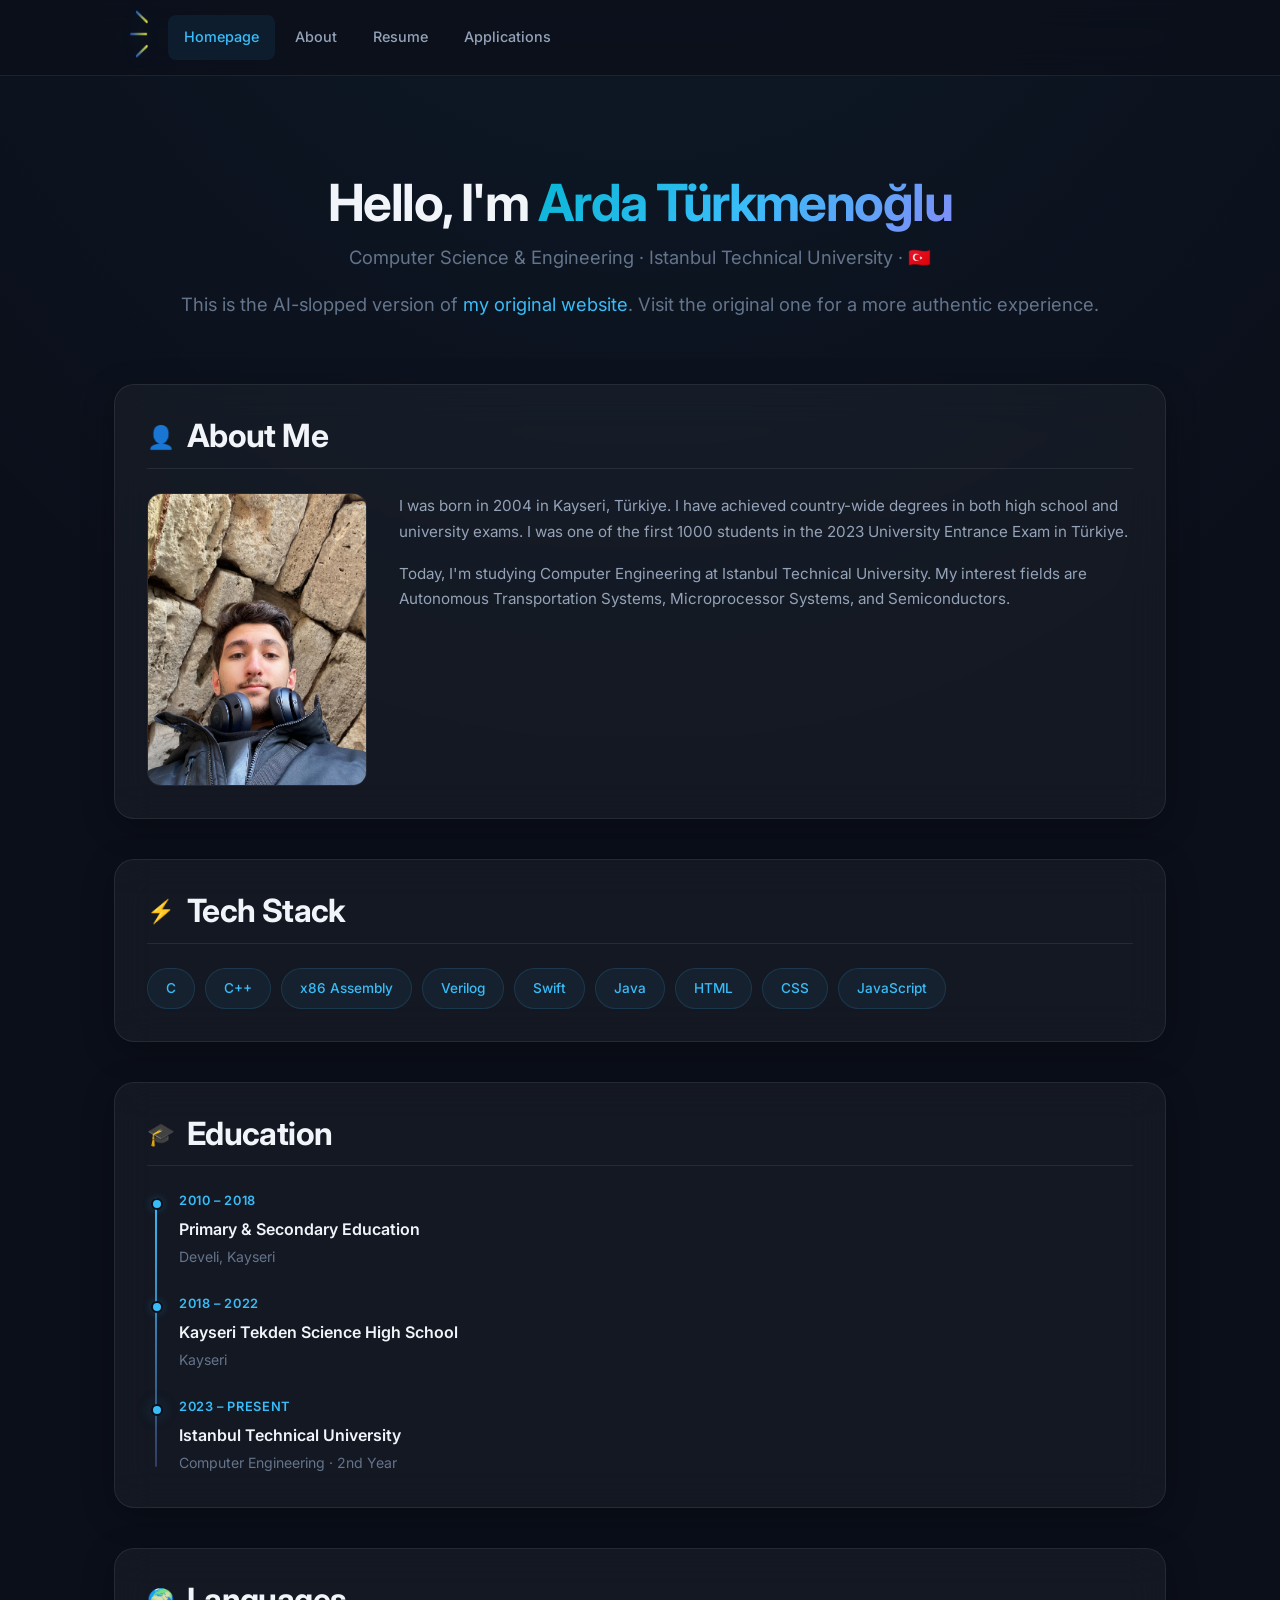
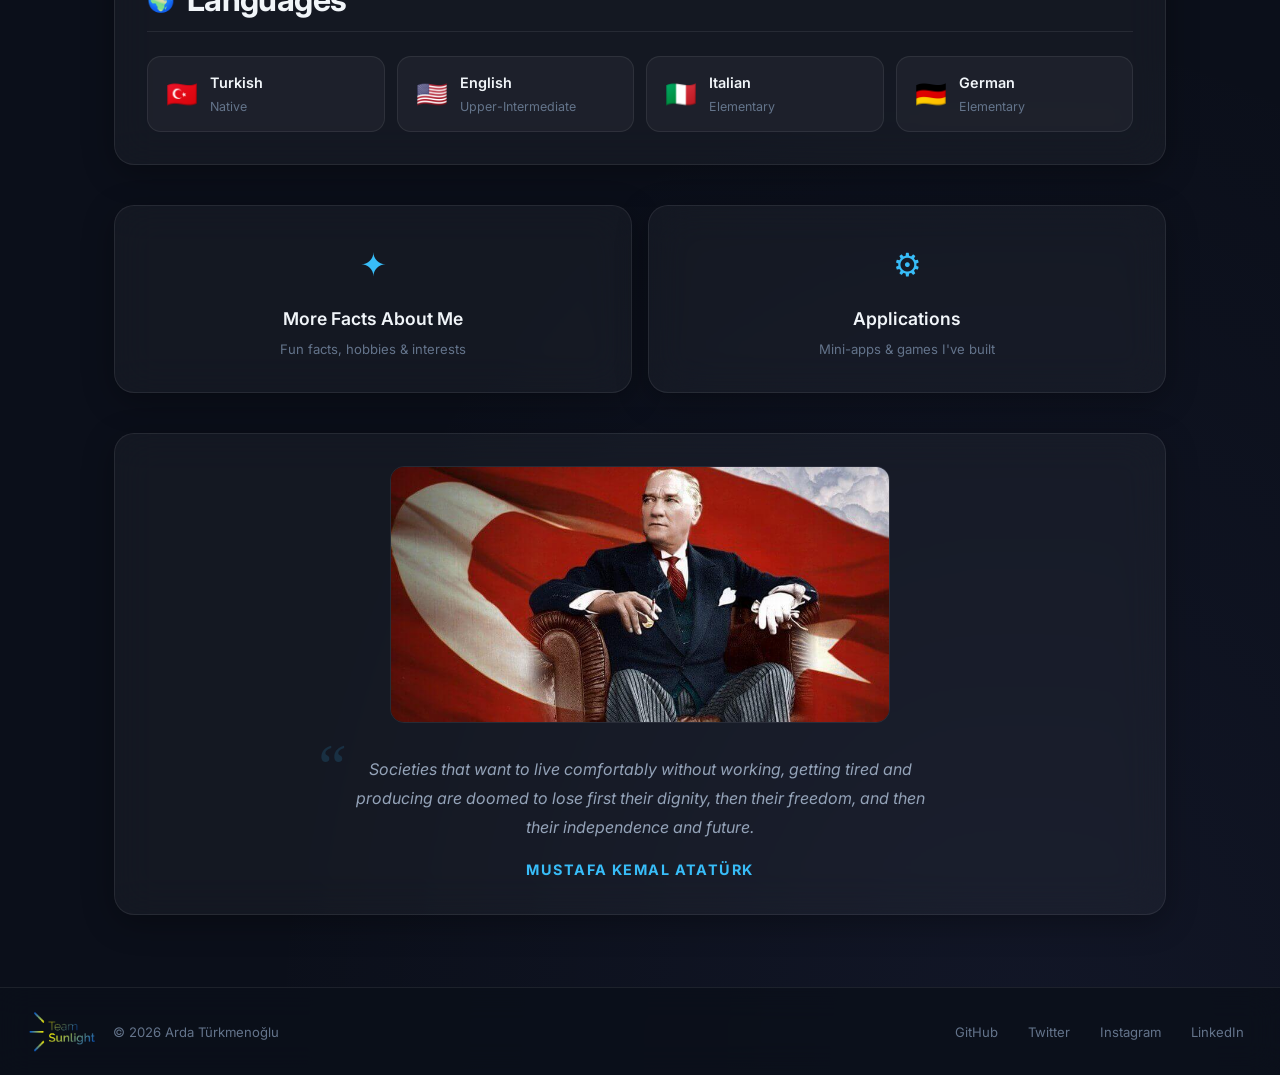
==== commit 3da6c0f1: "fix: conflicting synchronized content" ====
--- a/index.html
+++ b/index.html
@@ -1,163 +1,204 @@
 <!DOCTYPE html>
-<html>
+<html lang="en">
 
 <head>
   <meta charset="UTF-8">
-  <title>Homepage - Arda Türkmenoğlu</title>
+  <meta name="viewport" content="width=device-width, initial-scale=1.0">
+  <meta name="description"
+    content="Arda Türkmenoğlu — Computer Science & Engineering student at Istanbul Technical University. Portfolio and personal website.">
+  <meta property="og:title" content="Arda Türkmenoğlu — Portfolio">
+  <meta property="og:description"
+    content="CS Student at Istanbul Technical University. Developer, engineer, and lifelong learner.">
+  <meta property="og:type" content="website">
+  <meta property="og:url" content="https://ardatrkmnoglu.com">
+  <title>Arda Türkmenoğlu — Portfolio</title>
   <link rel="stylesheet" href="style.css">
-  <style>
-    body {
-      background-image: url("images/pattern0.jpg");
-      background-repeat: repeat;
-    }
-
-    .game {
-      font-family: 'Segoe UI', Tahoma, Geneva, Verdana, sans-serif;
-      font-size: 1.5em;
-      font-weight: bold;
-      text-align: center;
-      color: rgb(60, 150, 150);
-      text-decoration: none;
-    }
-
-    .intro {
-      font-family: Verdana, Geneva, Tahoma, sans-serif;
-      text-align: center;
-      font-weight: bold;
-    }
-
-    .center-text {
-      text-align: center;
-    }
-
-    .center-icon img {
-      display: inline-block;
-      margin: 0 auto;
-    }
-
-    .center-icon {
-      text-align: center;
-    }
-
-    .ata {
-      font-family: 'Trebuchet MS', 'Lucida Sans Unicode', 'Lucida Grande', 'Lucida Sans', Arial, sans-serif;
-      color: darkred;
-    }
-
-    .photo img {
-      font-family: Verdana, Geneva, Tahoma, sans-serif;
-      width: 15em;
-      padding-right: 0.75em;
-    }
-
-    .photo-sub img {
-      font-family: Verdana, Geneva, Tahoma, sans-serif;
-      text-align: center;
-      width: 30em;
-      border-radius: 10px;
-    }
-
-    .photo-sub {
-      text-align: center;
-    }
-
-    .left {
-      float: left;
-    }
-  </style>
 </head>
 
 <body>
-  <div>
-    <nav class="navbar">
-      <ul>
-        <li>
-          <p><img class="logo" src="images/logo2tr.png"></p>
-        </li>
-        <li><a href="index.html">Homepage</a></li>
-        <li><a href="funfacts.html">About</a></li>
-        <li><a href="https://ardatrkmnoglu.com/cv/resume.html">Resume</a></li>
-        <li><a href="apps.html">Applications</a></li>
-      </ul>
-    </nav>
+  <nav class="navbar">
+    <ul>
+      <li>
+        <p><img class="logo" src="images/logo2tr.png" alt="Logo"></p>
+      </li>
+      <li><a href="index.html" class="active">Homepage</a></li>
+      <li><a href="funfacts.html">About</a></li>
+      <li><a href="https://ardatrkmnoglu.com/cv/resume.html">Resume</a></li>
+      <li><a href="apps.html">Applications</a></li>
+    </ul>
+  </nav>
+
+  <div class="main-container">
+    <section class="intro fade-in" id="intro">
+
+      <h1>Hello, I'm <span class="accent-text">Arda Türkmenoğlu</span></h1>
+      <p class="subtitle">Computer Science & Engineering · Istanbul Technical University · 🇹🇷</p>
+      <p class="subtitle">This is the AI-slopped version of <a href="https://ardatrkmnoglu.com">my original website</a>.
+        Visit the original one for a more authentic experience.</p>
+    </section>
+
+    <section class="about-section fade-in" id="about">
+      <div class="glass-card">
+        <div class="section-title">
+          <span class="icon">👤</span>
+          <h2>About Me</h2>
+        </div>
+        <div class="about-content">
+          <img class="about-photo" src="images/arda.jpeg" onmouseover="this.src='images/IMG_2612.JPG'"
+            onmouseout="this.src='images/arda.jpeg'" alt="Arda Türkmenoğlu">
+          <div class="about-text">
+            <p>
+              I was born in 2004 in Kayseri, Türkiye. I have achieved country-wide degrees in both
+              high school and university exams. I was one of the first 1000 students in the 2023
+              University Entrance Exam in Türkiye.
+            </p>
+            <p>
+              Today, I'm studying Computer Engineering at Istanbul Technical University.
+              My interest fields are Autonomous Transportation Systems, Microprocessor Systems,
+              and Semiconductors.
+            </p>
+          </div>
+        </div>
+      </div>
+    </section>
+
+    <section class="skills-section fade-in" id="skills">
+      <div class="glass-card">
+        <div class="section-title">
+          <span class="icon">⚡</span>
+          <h2>Tech Stack</h2>
+        </div>
+        <div class="skills-grid">
+          <span class="skill-pill">C</span>
+          <span class="skill-pill">C++</span>
+          <span class="skill-pill">x86 Assembly</span>
+          <span class="skill-pill">Verilog</span>
+          <span class="skill-pill">Swift</span>
+          <span class="skill-pill">Java</span>
+          <span class="skill-pill">HTML</span>
+          <span class="skill-pill">CSS</span>
+          <span class="skill-pill">JavaScript</span>
+        </div>
+      </div>
+    </section>
+
+    <section class="timeline-section fade-in" id="education">
+      <div class="glass-card">
+        <div class="section-title">
+          <span class="icon">🎓</span>
+          <h2>Education</h2>
+        </div>
+        <div class="timeline">
+          <div class="timeline-item">
+            <div class="timeline-date">2010 – 2018</div>
+            <div class="timeline-title">Primary & Secondary Education</div>
+            <div class="timeline-desc">Develi, Kayseri</div>
+          </div>
+          <div class="timeline-item">
+            <div class="timeline-date">2018 – 2022</div>
+            <div class="timeline-title">Kayseri Tekden Science High School</div>
+            <div class="timeline-desc">Kayseri</div>
+          </div>
+          <div class="timeline-item current">
+            <div class="timeline-date">2023 – Present</div>
+            <div class="timeline-title">Istanbul Technical University</div>
+            <div class="timeline-desc">Computer Engineering · 2nd Year</div>
+          </div>
+        </div>
+      </div>
+    </section>
+
+    <section class="languages-section fade-in" id="languages">
+      <div class="glass-card">
+        <div class="section-title">
+          <span class="icon">🌍</span>
+          <h2>Languages</h2>
+        </div>
+        <div class="languages-grid">
+          <div class="lang-card">
+            <span class="flag">🇹🇷</span>
+            <div class="lang-info">
+              <span class="lang-name">Turkish</span>
+              <span class="lang-level">Native</span>
+            </div>
+          </div>
+          <div class="lang-card">
+            <span class="flag">🇺🇸</span>
+            <div class="lang-info">
+              <span class="lang-name">English</span>
+              <span class="lang-level">Upper-Intermediate</span>
+            </div>
+          </div>
+          <div class="lang-card">
+            <span class="flag">🇮🇹</span>
+            <div class="lang-info">
+              <span class="lang-name">Italian</span>
+              <span class="lang-level">Elementary</span>
+            </div>
+          </div>
+          <div class="lang-card">
+            <span class="flag">🇩🇪</span>
+            <div class="lang-info">
+              <span class="lang-name">German</span>
+              <span class="lang-level">Elementary</span>
+            </div>
+          </div>
+        </div>
+      </div>
+    </section>
+
+    <section class="quick-links fade-in" id="quick-links">
+      <a href="funfacts.html" class="glass-card quick-link-card">
+        <span class="link-icon">✦</span>
+        <span class="link-title">More Facts About Me</span>
+        <span class="link-desc">Fun facts, hobbies & interests</span>
+      </a>
+      <a href="apps.html" class="glass-card quick-link-card">
+        <span class="link-icon">⚙</span>
+        <span class="link-title">Applications</span>
+        <span class="link-desc">Mini-apps & games I've built</span>
+      </a>
+    </section>
+
+    <section class="quote-section fade-in" id="quote">
+      <div class="glass-card quote-card">
+        <img class="quote-image" src="images/Ataturk.jpeg" alt="Mustafa Kemal Atatürk">
+        <blockquote>
+          Societies that want to live comfortably without working, getting tired and producing
+          are doomed to lose first their dignity, then their freedom, and then their independence and future.
+        </blockquote>
+        <p class="quote-author">Mustafa Kemal Atatürk</p>
+      </div>
+    </section>
   </div>
-  <div class="main-container">
-    <h1>.: Welcome To My Page :.</h1>
-    <div>
-      <p class="intro">🇹🇷 This is Arda Türkmenoğlu. Studying Computer Science and Engineering at
-        Istanbul Technical University. 🇹🇷</p>
-    </div>
-    <p>&nbsp;</p>
-    <div class="photo">
-      <p class="standart"><img src="images/arda.jpeg" onmouseover="src='images/IMG_2612.JPG'"
-          onmouseout="src='images/arda.jpeg'" class="left">
-        I was born in 2004 in Kayseri, Turkiye.
-        I have achieved country-wide degrees in both high school and university exams. I was one of the first
-        1000 students in the 2023 University Entrance Exam in Turkiye.
-        Today, I'm studying computer engineering at Istanbul Technical University.
-        <br>
-        <br>
-        I have programming experience in C, C++, Python, Swift, x86 Assembly, Verilog, HTML, CSS, and JavaScript.
-        My interest fields are Autonomous Transportation Systems, Microprocessor Systems and Semiconductors.
-        <br>
-        I can speak upper-intermediate level of English 🇺🇸, and elementary level of Italian 🇮🇹 and German 🇩🇪.
-        <br>
-        <br>
-        <br>
-        <strong>• 2010-2018 </strong>Primary and Secondary Education in Develi, Kayseri
-        <br>
-        <strong>|</strong>
-        <br>
-        <strong>• 2018-2022 </strong>Kayseri Tekden Science High School
-        <br>
-        <strong>|</strong>
-        <br>
-        <strong>• 2023-2028 </strong>Istanbul Technical University, Computer Engineering (2/4)
-        <br>
-        <br>
-      </p>
-    </div>
-
-    <div>
-      <p>&nbsp;</p>
-      <p>&nbsp;</p>
-      <p>&nbsp;</p>
-      <p>&nbsp;</p>
-    </div>
-    <!--  On-page links (deprecated) -- use navbar links instead
-        <p>&nbsp;</p>
-        <p>&nbsp;</p>
-        <div>
-            <p class="center-text"><a class="game" href="cv/resume.html"> ❖ My Resume ❖ </a></p>
-            <p class="center-text"><a class="game" href="funfacts.html"> ❖ More Facts About Me ❖</a></p>
-            <p class="center-text"><a class="game" href="apps.html"> ❖ Applications ❖ </a></p>
-        </div>
-        <p>&nbsp;</p>
--->
-    <div class="photo-sub">
-      <p><img src="images/Ataturk.jpeg"></p>
-      <p class="ata"><strong>"Societies that want to live comfortably without working, getting tired and producing
-          <br>
-          are doomed to lose first their dignity, then their freedom, and then their independence and future."
-          <br>
-          <br>
-          MUSTAFA KEMAL ATATÜRK
-        </strong></p>
-      <p>&nbsp;</p>
-    </div>
-  </div>
-  <div>
-    <footer>
-      <img src="images/logotrn2.png">
-      <p> © 2026 Arda Türkmenoğlu</p>
-      <p class="footer-links">
-        <a href="https://github.com/ArdaTrkmnoglu">GitHub</a> •
-        <a href="https://x.com/ArdaTrkmnoglu">Twitter</a> •
-        <a href="https://instagram.com/ardatrkmnoglu">Instagram</a> •
-        <a href="https://linkedin.com/in/arda-t%25C3%25BCrkmeno%25C4%259Flu-879216295">LinkedIn</a>
-      </p>
-    </footer>
-  </div>
+
+  <footer>
+    <img src="images/logotrn2.png" alt="Team Sunlight Logo">
+    <p>© 2026 Arda Türkmenoğlu</p>
+    <p class="footer-links">
+      <a href="https://github.com/ArdaTrkmnoglu">GitHub</a>
+      <a href="https://x.com/ArdaTrkmnoglu">Twitter</a>
+      <a href="https://instagram.com/ardatrkmnoglu">Instagram</a>
+      <a href="https://linkedin.com/in/arda-t%C3%BCrkmeno%C4%9Flu-879216295">LinkedIn</a>
+    </p>
+  </footer>
+
+  <script>
+    const observer = new IntersectionObserver((entries) => {
+      entries.forEach((entry) => {
+        if (entry.isIntersecting) {
+          entry.target.classList.add('visible');
+        }
+      });
+    }, {
+      threshold: 0.1,
+      rootMargin: '0px 0px -40px 0px'
+    });
+
+    document.querySelectorAll('.fade-in').forEach((el) => {
+      observer.observe(el);
+    });
+  </script>
 </body>
 
 </html>
--- a/style.css
+++ b/style.css
@@ -753,6 +753,27 @@
     background-clip: text;
 }
 
+.music-grid {
+    display: grid;
+    grid-template-columns: repeat(auto-fit, minmax(380px, 1fr));
+    gap: 20px;
+    margin-top: 1.5rem;
+}
+
+.music {
+    padding: 15px;
+    font-weight: 500;
+    display: flex;
+    flex-direction: column;
+    justify-content: space-between;
+    gap: 10px;
+}
+
+.music iframe {
+    width: 100% !important;
+    border: none;
+}
+
 @media (max-width: 768px) {
     .navbar ul {
         padding: 0 1rem;
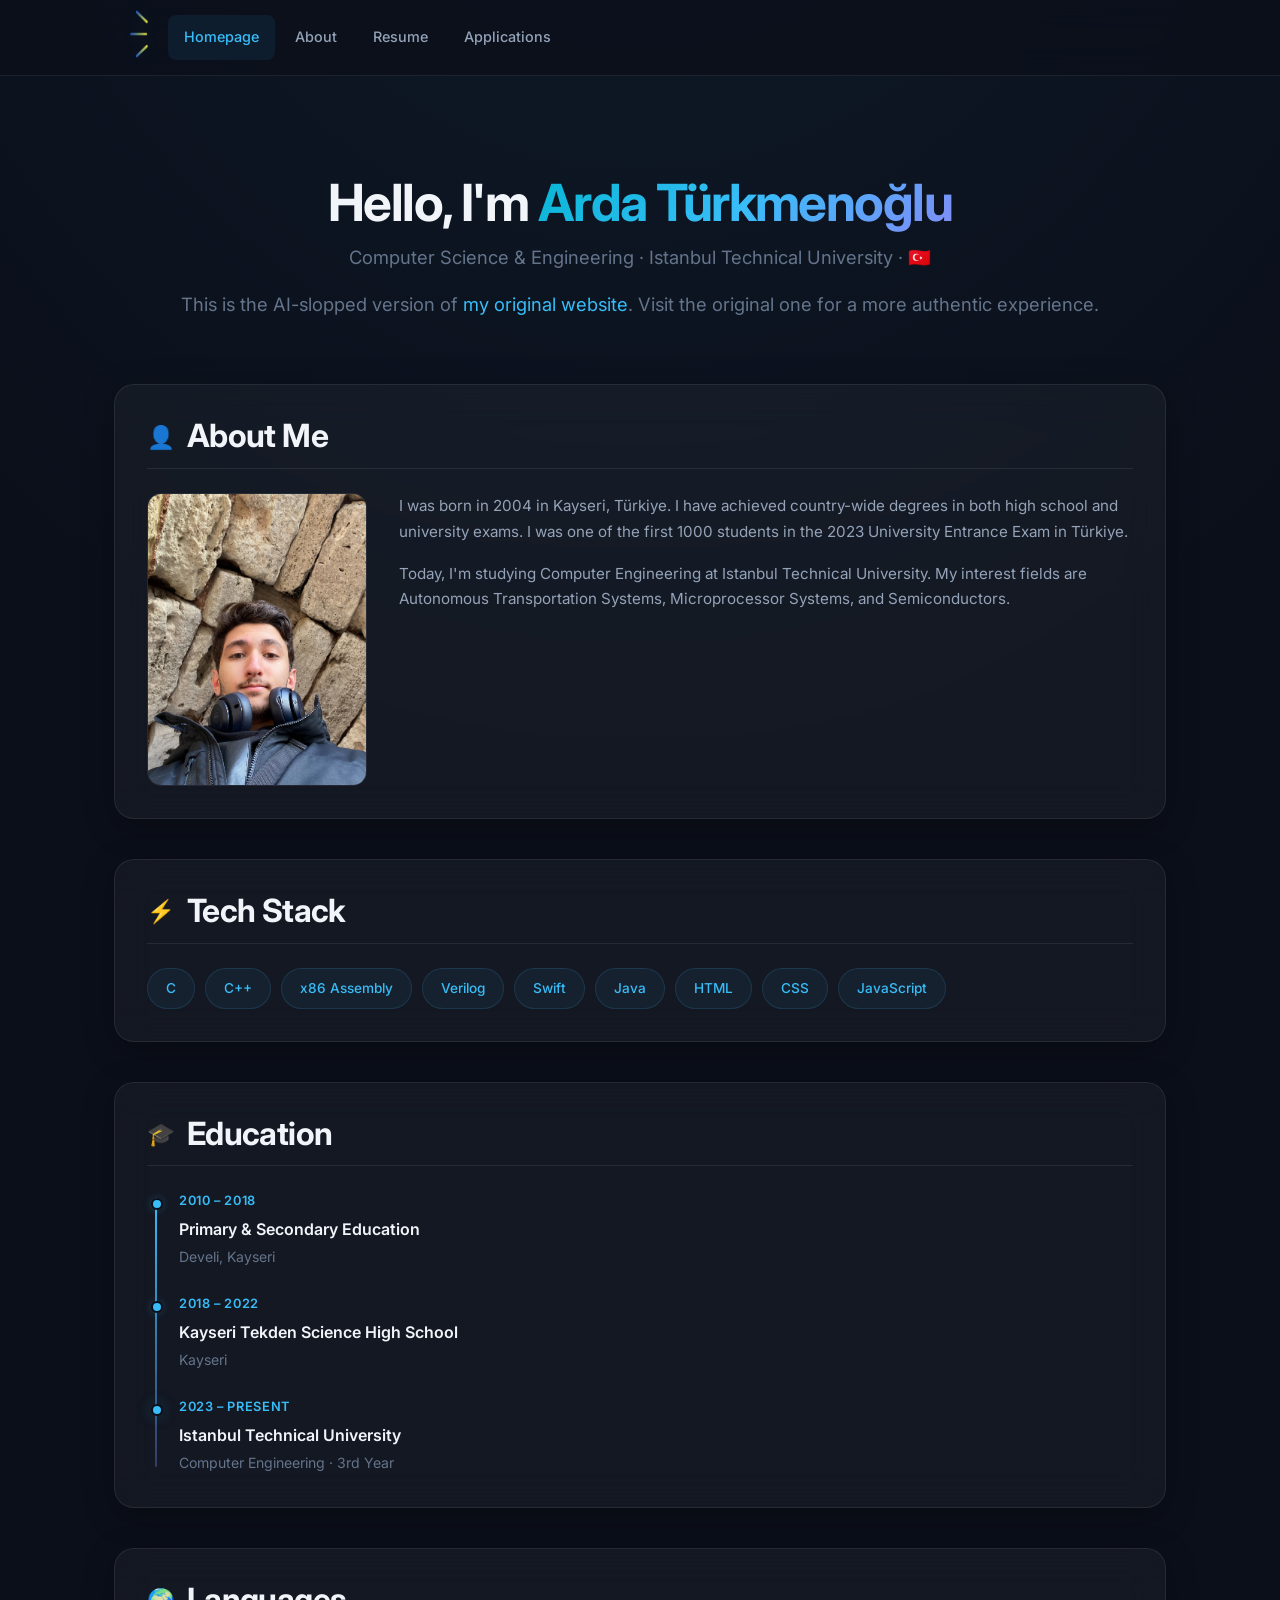
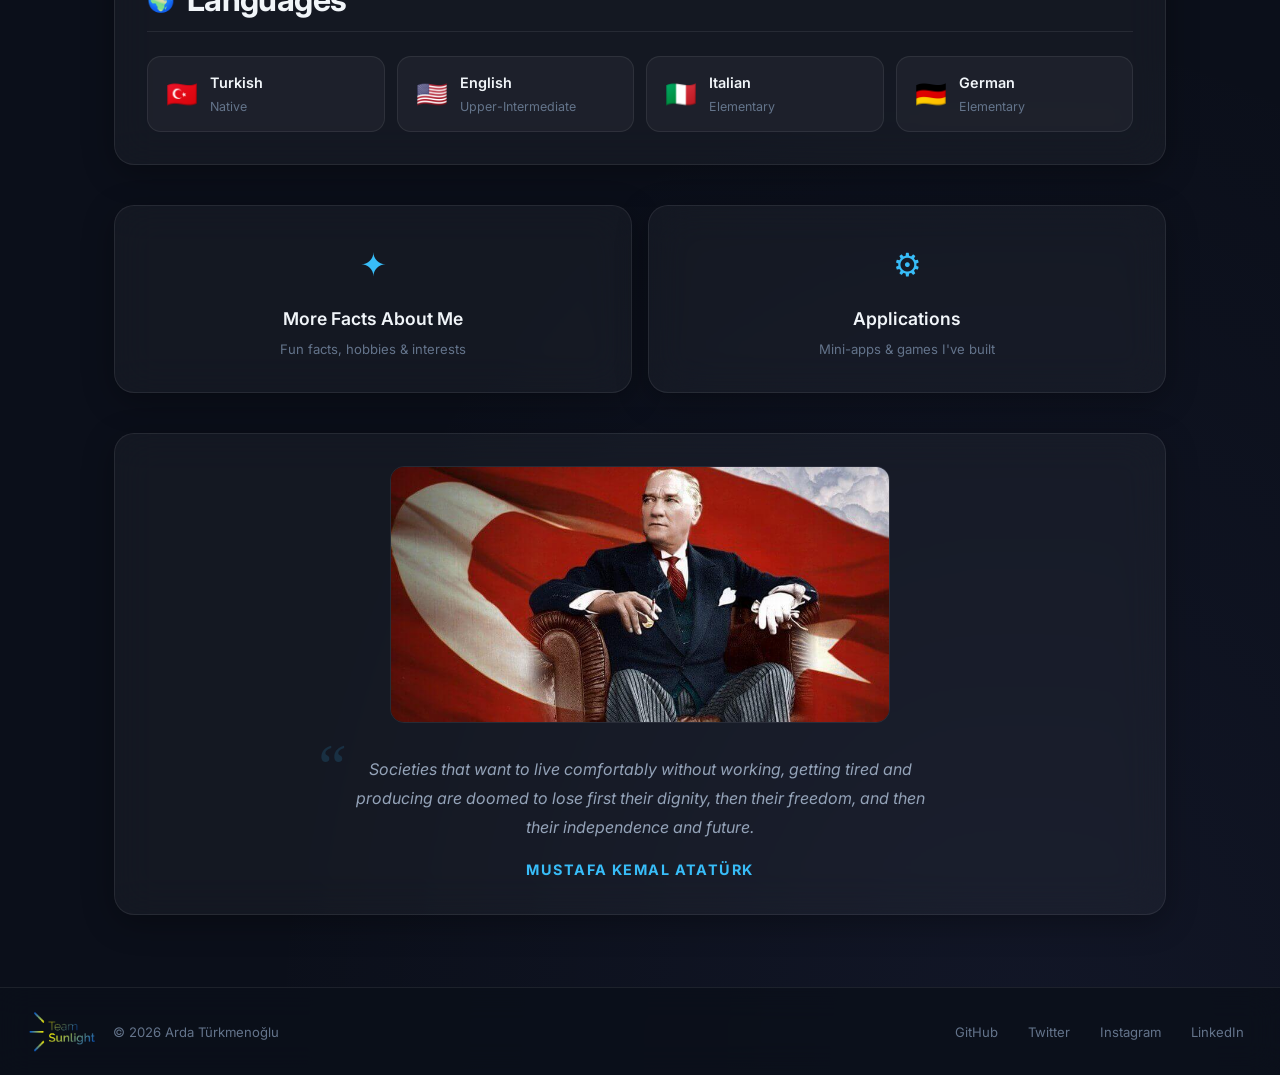
==== commit b4d04641: "minor: update footer links and homepage info" ====
--- a/index.html
+++ b/index.html
@@ -102,7 +102,7 @@
           <div class="timeline-item current">
             <div class="timeline-date">2023 – Present</div>
             <div class="timeline-title">Istanbul Technical University</div>
-            <div class="timeline-desc">Computer Engineering · 2nd Year</div>
+            <div class="timeline-desc">Computer Engineering · 3rd Year</div>
           </div>
         </div>
       </div>
@@ -176,10 +176,10 @@
     <img src="images/logotrn2.png" alt="Team Sunlight Logo">
     <p>© 2026 Arda Türkmenoğlu</p>
     <p class="footer-links">
-      <a href="https://github.com/ArdaTrkmnoglu">GitHub</a>
+      <a href="https://github.com/ardatrkmnoglu">GitHub</a>
       <a href="https://x.com/ArdaTrkmnoglu">Twitter</a>
       <a href="https://instagram.com/ardatrkmnoglu">Instagram</a>
-      <a href="https://linkedin.com/in/arda-t%C3%BCrkmeno%C4%9Flu-879216295">LinkedIn</a>
+      <a href="https://linkedin.com/in/ardatrkmnoglu">LinkedIn</a>
     </p>
   </footer>
 
@@ -201,4 +201,4 @@
   </script>
 </body>
 
-</html>+</html>
--- a/style.css
+++ b/style.css
@@ -648,7 +648,6 @@
 }
 
 .facts-card {
-    max-width: 700px;
     margin: 0 auto;
 }
 
@@ -863,4 +862,4 @@
         padding: 6px 14px;
         font-size: 0.8rem;
     }
-}+}
